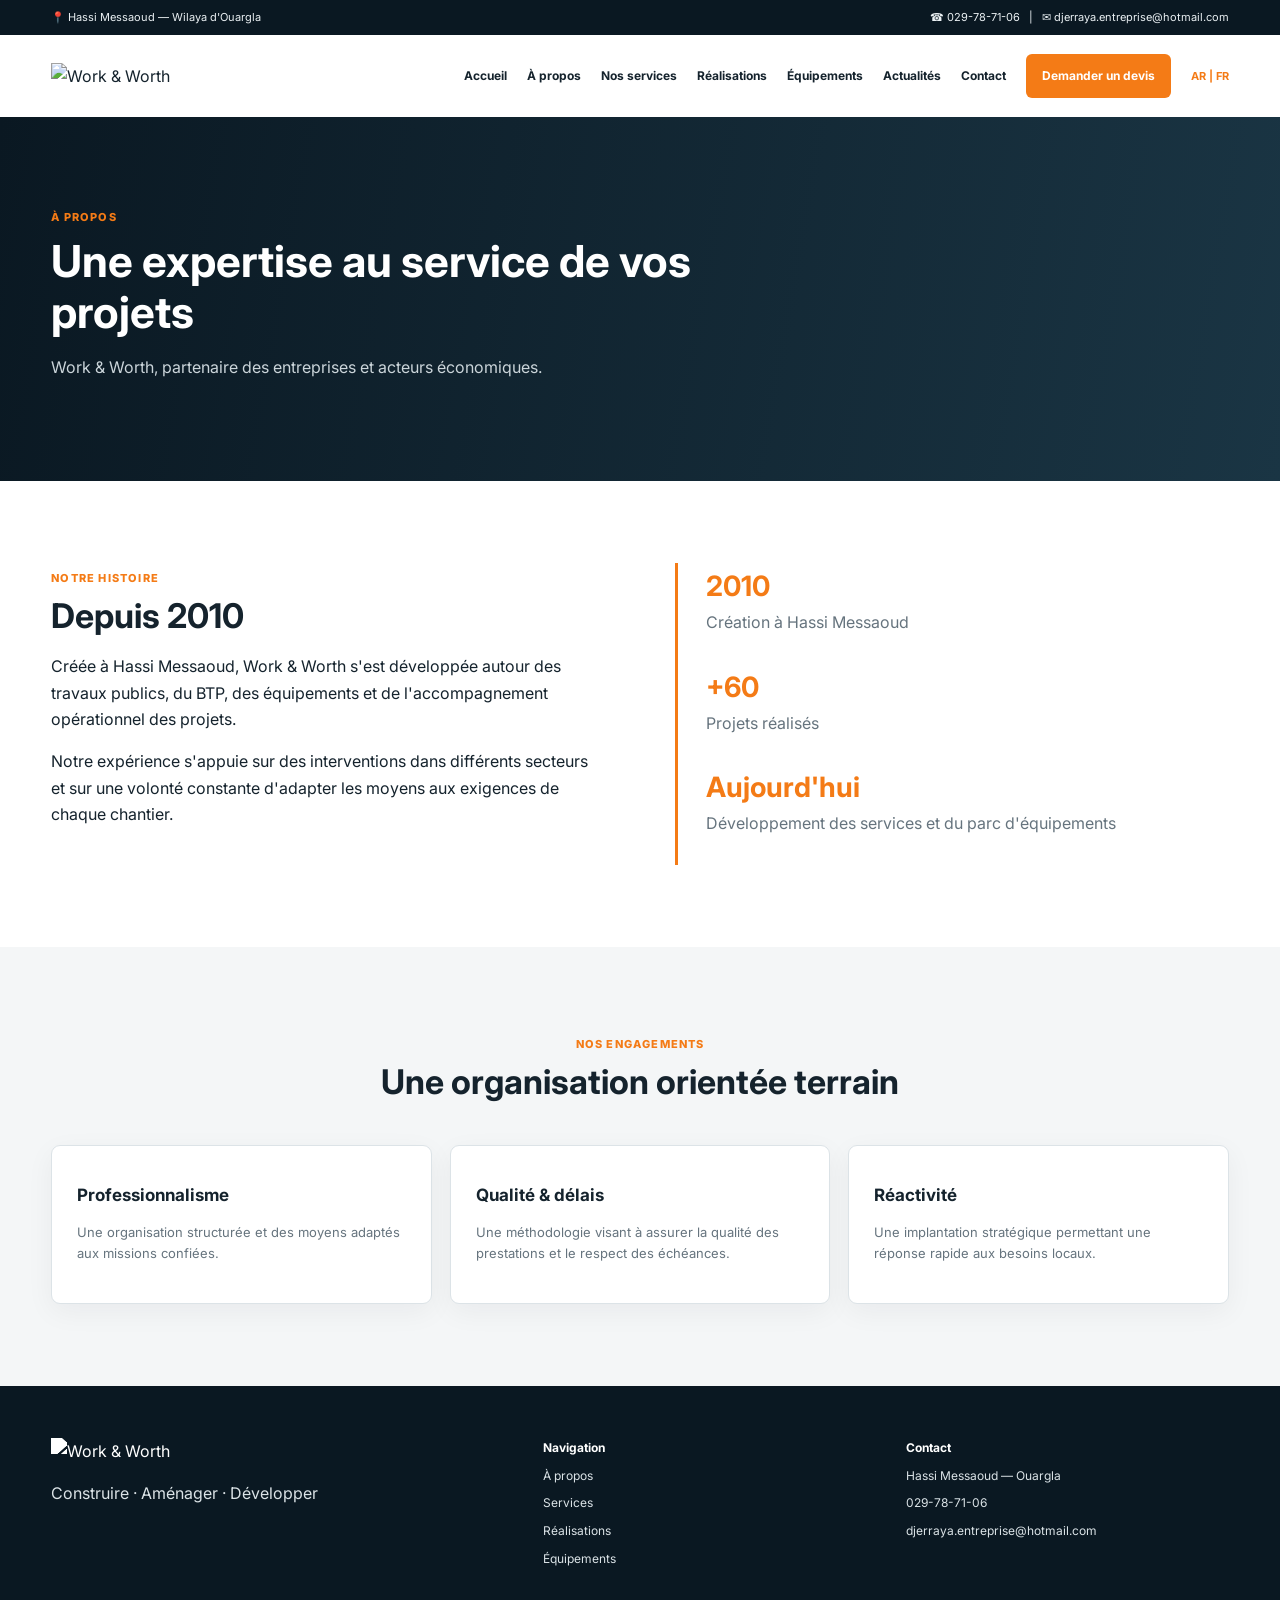
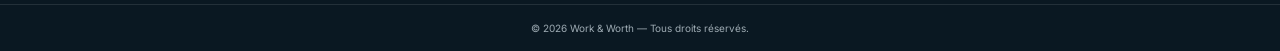
==== a-propos.html @ 518b49a3 "Add files via upload" ====
<!doctype html><html lang="fr"><head><meta charset="utf-8"><meta name="viewport" content="width=device-width,initial-scale=1"><meta name="description" content="Work & Worth — Construction, BTP, équipements et location à Hassi Messaoud."><title>Work & Worth | À propos</title><link rel="icon" href="assets/logo.png"><link rel="stylesheet" href="style.css"></head><body>
<div class="topline"><div class="container topflex"><span>📍 Hassi Messaoud — Wilaya d'Ouargla</span><span>☎ 029-78-71-06 &nbsp; | &nbsp; ✉ djerraya.entreprise@hotmail.com</span></div></div>
<header><div class="container nav"><a class="logo" href="index.html"><img src="assets/logo.png" alt="Work & Worth"></a><button class="hamb">☰</button><nav><a href="index.html">Accueil</a><a href="a-propos.html">À propos</a><a href="services.html">Nos services</a><a href="realisations.html">Réalisations</a><a href="equipements.html">Équipements</a><a href="actualites.html">Actualités</a><a href="contact.html">Contact</a><a class="navquote" href="devis.html">Demander un devis</a><span class="lang">AR | FR</span></nav></div></header><main>

<section class="page-hero"><div class="container"><span class="tag">À PROPOS</span><h1>Une expertise au service de vos projets</h1><p>Work & Worth, partenaire des entreprises et acteurs économiques.</p></div></section>
<section class="section"><div class="container two"><div><span class="tag">NOTRE HISTOIRE</span><h2>Depuis 2010</h2><p>Créée à Hassi Messaoud, Work & Worth s'est développée autour des travaux publics, du BTP, des équipements et de l'accompagnement opérationnel des projets.</p><p>Notre expérience s'appuie sur des interventions dans différents secteurs et sur une volonté constante d'adapter les moyens aux exigences de chaque chantier.</p></div><div class="timeline"><div><b>2010</b><span>Création à Hassi Messaoud</span></div><div><b>+60</b><span>Projets réalisés</span></div><div><b>Aujourd'hui</b><span>Développement des services et du parc d'équipements</span></div></div></div></section>
<section class="section pale"><div class="container"><div class="heading"><span class="tag">NOS ENGAGEMENTS</span><h2>Une organisation orientée terrain</h2></div><div class="cards three"><article><h3>Professionnalisme</h3><p>Une organisation structurée et des moyens adaptés aux missions confiées.</p></article><article><h3>Qualité & délais</h3><p>Une méthodologie visant à assurer la qualité des prestations et le respect des échéances.</p></article><article><h3>Réactivité</h3><p>Une implantation stratégique permettant une réponse rapide aux besoins locaux.</p></article></div></div></section>
</main><footer><div class="container footergrid"><div><img src="assets/logo.png" alt="Work & Worth" class="flogo"><p>Construire · Aménager · Développer</p></div><div><b>Navigation</b><a href="a-propos.html">À propos</a><a href="services.html">Services</a><a href="realisations.html">Réalisations</a><a href="equipements.html">Équipements</a></div><div><b>Contact</b><span>Hassi Messaoud — Ouargla</span><span>029-78-71-06</span><span>djerraya.entreprise@hotmail.com</span></div></div><div class="copy">© 2026 Work & Worth — Tous droits réservés.</div></footer><script src="script.js"></script></body></html>
---- style.css ----
@import url('https://fonts.googleapis.com/css2?family=Inter:wght@400;500;600;700;800&display=swap');
:root{--navy:#0a1822;--ink:#15232d;--orange:#f47b16;--red:#d91d22;--pale:#f4f6f7;--muted:#66747e;--line:#dce3e7}*{box-sizing:border-box}html{scroll-behavior:smooth}body{margin:0;font-family:Inter,Arial,sans-serif;color:var(--ink);line-height:1.65;background:#fff}a{text-decoration:none;color:inherit}.container{width:min(1180px,92%);margin:auto}.topline{background:var(--navy);color:#eaf0f3;font-size:11px}.topflex{min-height:35px;display:flex;justify-content:space-between;align-items:center}.nav{height:82px;display:flex;align-items:center;justify-content:space-between}.logo img{width:205px;height:70px;object-fit:contain}.nav nav{display:flex;align-items:center;gap:20px;font-size:12px;font-weight:700}.nav nav a:hover{color:var(--orange)}.navquote{background:var(--orange);color:#fff!important;padding:12px 16px;border-radius:6px}.lang{font-size:11px;color:var(--orange);white-space:nowrap}.hamb{display:none;border:0;background:none;font-size:26px}.hero{height:570px;position:relative;overflow:hidden;background:#091821}.hero-bg{position:absolute;inset:0;background:linear-gradient(90deg,rgba(6,18,27,.94) 0%,rgba(6,18,27,.70) 47%,rgba(6,18,27,.22)),url('https://images.unsplash.com/photo-1504307651254-35680f356dfd?auto=format&fit=crop&w=1900&q=85') center/cover}.hero-inner{height:100%;display:flex;align-items:center;position:relative}.hero-copy{max-width:680px;color:#fff}.tag{font-size:11px;letter-spacing:1.2px;font-weight:800;color:var(--orange);display:inline-block}.hero h1{font-size:55px;line-height:1.1;margin:12px 0 20px}.hero h1 em{font-style:normal;color:#ff922e}.hero p{font-size:18px;color:#e1e8eb;max-width:630px}.buttons{display:flex;gap:12px;margin-top:28px}.btn{display:inline-flex;border:0;padding:13px 21px;border-radius:6px;font-weight:800;font-size:13px;align-items:center;justify-content:center;cursor:pointer}.orange{background:var(--orange);color:#fff}.outline{border:1px solid #fff;color:#fff}.darkbtn{background:var(--navy);color:#fff}.numbers{border-bottom:1px solid var(--line)}.number-grid{display:grid;grid-template-columns:repeat(4,1fr)}.number-grid div{text-align:center;padding:25px 10px;border-right:1px solid var(--line)}.number-grid div:last-child{border:0}.number-grid strong{display:block;font-size:29px}.number-grid span{font-size:11px;color:var(--muted)}.section{padding:82px 0}.heading{text-align:center;max-width:780px;margin:0 auto 42px}.heading h2,.section h2{font-size:34px;line-height:1.2;margin:7px 0 12px}.heading p{color:var(--muted)}.cards{display:grid;grid-template-columns:repeat(4,1fr);gap:18px}.cards article{border:1px solid var(--line);border-radius:9px;padding:25px;background:#fff;box-shadow:0 8px 28px rgba(10,24,34,.05)}.cards.three{grid-template-columns:repeat(3,1fr)}.card-icon{font-size:34px}.cards h3{font-size:17px;margin:10px 0}.cards p{font-size:13px;color:var(--muted)}.cards a{font-size:12px;color:var(--orange);font-weight:800}.split{background:var(--pale)}.split-grid{display:grid;grid-template-columns:1fr 1fr;gap:65px;align-items:center}.photo{height:420px;border-radius:12px;background:center/cover}.photo-1{background-image:url('https://images.unsplash.com/photo-1541888946425-d81bb19240f5?auto=format&fit=crop&w=1100&q=85')}.checks{display:grid;grid-template-columns:1fr 1fr;gap:10px;margin:24px 0;color:#35444d;font-size:13px}.dark-section{background:var(--navy);color:#fff}.light{color:#fff}.projects{display:grid;grid-template-columns:repeat(3,1fr);gap:18px;margin-bottom:30px}.project{height:280px;border-radius:10px;overflow:hidden;display:flex;flex-direction:column;justify-content:flex-end;padding:22px;background-size:cover;background-position:center;position:relative;color:#fff}.project:before{content:"";position:absolute;inset:0;background:linear-gradient(transparent 35%,rgba(0,0,0,.8))}.project>*{position:relative}.project span{color:#ff9a42;font-size:11px;font-weight:800}.project b{font-size:19px}.p1{background-image:url('https://images.unsplash.com/photo-1531835551805-16d864c8d311?auto=format&fit=crop&w=900&q=85')}.p2{background-image:url('https://images.unsplash.com/photo-1541888946425-d81bb19240f5?auto=format&fit=crop&w=900&q=85')}.p3{background-image:url('https://images.unsplash.com/photo-1580901368919-7738efb0f87e?auto=format&fit=crop&w=900&q=85')}.center{text-align:center}.cta{background:linear-gradient(100deg,#fff,#f8fafb);border-top:1px solid var(--line)}.cta-inner{display:flex;align-items:center;justify-content:space-between;gap:30px;padding:55px 0}.cta h2{margin:5px 0}.page-hero{background:linear-gradient(100deg,var(--navy),#1a3544);color:#fff;padding:85px 0}.page-hero h1{font-size:44px;max-width:780px;line-height:1.15;margin:8px 0}.page-hero p{color:#cbd5da}.two{display:grid;grid-template-columns:1fr 1fr;gap:70px;align-items:start}.timeline{border-left:3px solid var(--orange);padding-left:28px}.timeline div{padding:0 0 28px}.timeline b{display:block;font-size:28px;color:var(--orange)}.timeline span{color:var(--muted)}.pale{background:var(--pale)}.service-list{display:grid;gap:20px}.service-list article{display:grid;grid-template-columns:130px 1fr;gap:30px;border:1px solid var(--line);border-radius:10px;padding:30px;background:#fff}.big-icon{font-size:52px}.service-list h2{font-size:27px}.service-list ul{color:var(--muted);columns:2}.filter{display:flex;gap:8px;flex-wrap:wrap;margin-bottom:28px}.filter button{border:1px solid var(--line);background:#fff;border-radius:20px;padding:9px 16px;font-weight:700;cursor:pointer}.filter button.active,.filter button:hover{background:var(--orange);color:#fff;border-color:var(--orange)}.gallery{display:grid;grid-template-columns:repeat(3,1fr);gap:20px}.gallery-card{border:1px solid var(--line);border-radius:10px;overflow:hidden;background:#fff}.gallery-card>div{height:220px;background:center/cover}.gallery-card h3{font-size:16px;margin:15px 17px 2px}.gallery-card span{font-size:11px;color:var(--orange);font-weight:800;margin:0 17px 18px;display:block}.g1>div{background-image:url('https://images.unsplash.com/photo-1531835551805-16d864c8d311?auto=format&fit=crop&w=900&q=85')}.g2>div{background-image:url('https://images.unsplash.com/photo-1541888946425-d81bb19240f5?auto=format&fit=crop&w=900&q=85')}.g3>div{background-image:url('https://images.unsplash.com/photo-1580901368919-7738efb0f87e?auto=format&fit=crop&w=900&q=85')}.g4>div{background-image:url('https://images.unsplash.com/photo-1586864387967-d02ef85d93e8?auto=format&fit=crop&w=900&q=85')}.g5>div{background-image:url('https://images.unsplash.com/photo-1558618666-fcd25c85cd64?auto=format&fit=crop&w=900&q=85')}.g6>div{background-image:url('https://images.unsplash.com/photo-1601584115197-04ecc0da31d8?auto=format&fit=crop&w=900&q=85')}.equipment-grid{display:grid;grid-template-columns:repeat(4,1fr);gap:18px}.equipment{border:1px solid var(--line);border-radius:10px;overflow:hidden;background:#fff}.machine{height:220px;background:center/cover}.m1{background-image:url('https://images.unsplash.com/photo-1580901368919-7738efb0f87e?auto=format&fit=crop&w=900&q=85')}.m2{background-image:url('https://images.unsplash.com/photo-1558618666-fcd25c85cd64?auto=format&fit=crop&w=900&q=85')}.m3{background-image:url('https://images.unsplash.com/photo-1601584115197-04ecc0da31d8?auto=format&fit=crop&w=900&q=85')}.m4{background-image:url('https://images.unsplash.com/photo-1544829099-b9a0c07fad1a?auto=format&fit=crop&w=900&q=85')}.equipment h3,.equipment p,.equipment a{margin-left:17px;margin-right:17px}.equipment h3{font-size:16px;margin-top:15px;margin-bottom:3px}.equipment p{font-size:12px;color:var(--muted)}.equipment a{display:block;color:var(--orange);font-size:12px;font-weight:800;margin-bottom:18px}.news-grid{display:grid;grid-template-columns:repeat(3,1fr);gap:20px}.news-grid article{border:1px solid var(--line);border-radius:10px;padding:28px}.form-wrap{display:grid;grid-template-columns:.8fr 1.2fr;gap:65px}.info-box{display:flex;flex-direction:column;gap:6px;border-left:4px solid var(--orange);padding:18px;background:var(--pale);margin-top:25px}.form-wrap form,.contact-grid form{display:grid;grid-template-columns:1fr 1fr;gap:12px}.form-wrap input,.form-wrap select,.form-wrap textarea,.contact-grid input,.contact-grid textarea{padding:14px;border:1px solid var(--line);border-radius:6px;font:inherit;width:100%}.form-wrap textarea,.form-wrap .file,.form-wrap button,.form-wrap #formMsg,.contact-grid textarea,.contact-grid button,.contact-grid #contactMsg{grid-column:1/-1}.form-wrap textarea,.contact-grid textarea{min-height:145px;resize:vertical}.file{padding:13px;border:1px dashed #c8d1d6;border-radius:6px;color:var(--muted);cursor:pointer}.file input{display:none}.form-wrap button,.contact-grid button{width:max-content}.form-wrap p,.contact-grid p{font-size:12px;color:var(--orange)}.contact-grid{display:grid;grid-template-columns:1fr 1fr;gap:60px}.contact-info p{font-size:14px}.map{margin-top:40px;height:280px;border-radius:12px;background:linear-gradient(135deg,#e6ecef,#cfd8dc);display:flex;align-items:center;justify-content:center;flex-direction:column;gap:5px;color:var(--navy);letter-spacing:2px}.map span{letter-spacing:0;color:var(--muted);font-size:12px}footer{background:var(--navy);color:#dbe3e7;padding:52px 0 0}.footergrid{display:grid;grid-template-columns:1.4fr 1fr 1fr;gap:40px}.flogo{width:185px;height:68px;object-fit:contain;filter:brightness(0) invert(1)}.footergrid>div:not(:first-child){display:flex;flex-direction:column;gap:8px;font-size:12px}.footergrid b{color:#fff}.copy{text-align:center;border-top:1px solid rgba(255,255,255,.1);padding:15px;margin-top:35px;font-size:10px;color:#9eabb3}
@media(max-width:950px){.nav nav{display:none;position:absolute;left:0;right:0;top:117px;background:#fff;padding:20px;flex-direction:column;box-shadow:0 10px 25px #0001}.nav nav.open{display:flex}.hamb{display:block}.cards,.equipment-grid{grid-template-columns:repeat(2,1fr)}.projects,.gallery,.news-grid{grid-template-columns:1fr 1fr}.hero h1{font-size:44px}.split-grid,.two,.form-wrap,.contact-grid{grid-template-columns:1fr}.number-grid{grid-template-columns:repeat(2,1fr)}.number-grid div:nth-child(2){border-right:0}.footergrid{grid-template-columns:1fr 1fr}}
@media(max-width:600px){.topflex span:last-child{display:none}.logo img{width:170px}.hero{height:610px}.hero h1{font-size:35px}.hero p{font-size:14px}.buttons{flex-direction:column}.section{padding:58px 0}.heading h2,.section h2{font-size:28px}.cards,.cards.three,.projects,.gallery,.equipment-grid,.news-grid,.number-grid{grid-template-columns:1fr}.number-grid div{border-right:0;border-bottom:1px solid var(--line)}.page-hero h1{font-size:34px}.service-list article{grid-template-columns:1fr}.service-list ul{columns:1}.form-wrap form,.contact-grid form{grid-template-columns:1fr}.form-wrap textarea,.form-wrap .file,.form-wrap button,.form-wrap #formMsg,.contact-grid textarea,.contact-grid button,.contact-grid #contactMsg{grid-column:auto}.cta-inner{flex-direction:column;align-items:flex-start}.footergrid{grid-template-columns:1fr}}
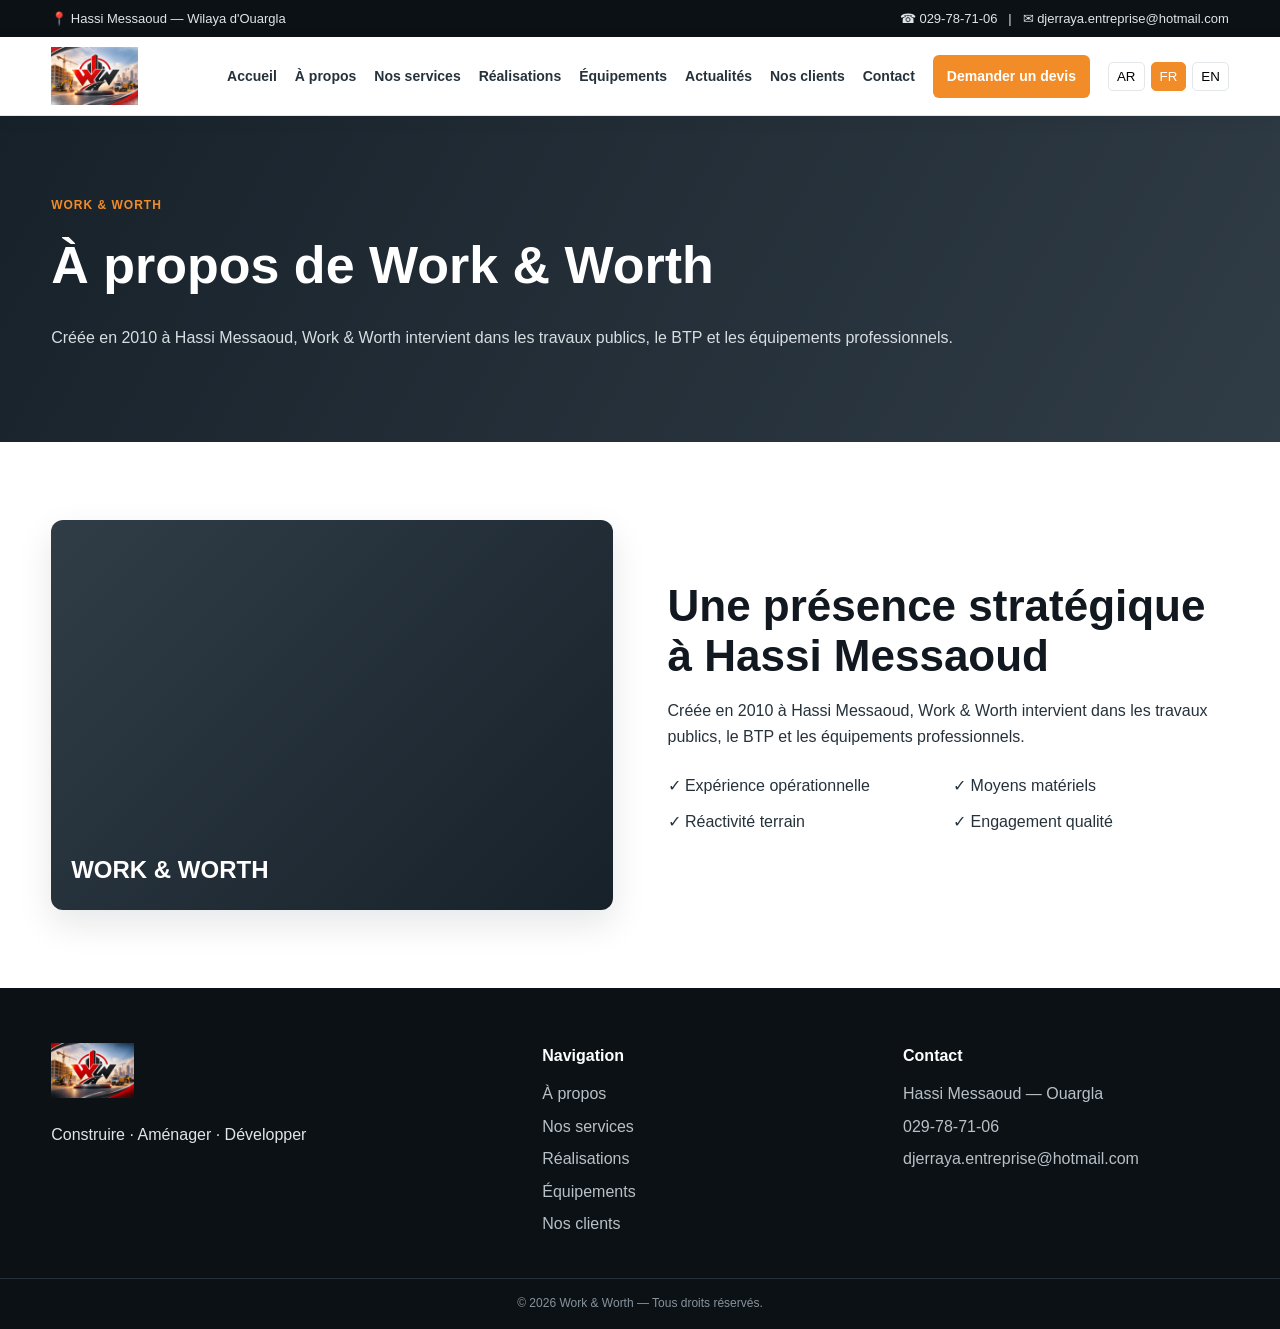
==== commit 792f76b8: "Add files via upload" ====
--- a/a-propos.html
+++ b/a-propos.html
@@ -1,8 +1,20 @@
-<!doctype html><html lang="fr"><head><meta charset="utf-8"><meta name="viewport" content="width=device-width,initial-scale=1"><meta name="description" content="Work & Worth — Construction, BTP, équipements et location à Hassi Messaoud."><title>Work & Worth | À propos</title><link rel="icon" href="assets/logo.png"><link rel="stylesheet" href="style.css"></head><body>
+<!doctype html>
+<html lang="fr"><head><meta charset="utf-8"><meta name="viewport" content="width=device-width,initial-scale=1">
+<meta name="description" content="Work & Worth — Construction, BTP, équipements et services professionnels à Hassi Messaoud.">
+<title>Work & Worth</title><link rel="icon" href="assets/logo.png"><link rel="stylesheet" href="style.css"></head><body>
 <div class="topline"><div class="container topflex"><span>📍 Hassi Messaoud — Wilaya d'Ouargla</span><span>☎ 029-78-71-06 &nbsp; | &nbsp; ✉ djerraya.entreprise@hotmail.com</span></div></div>
-<header><div class="container nav"><a class="logo" href="index.html"><img src="assets/logo.png" alt="Work & Worth"></a><button class="hamb">☰</button><nav><a href="index.html">Accueil</a><a href="a-propos.html">À propos</a><a href="services.html">Nos services</a><a href="realisations.html">Réalisations</a><a href="equipements.html">Équipements</a><a href="actualites.html">Actualités</a><a href="contact.html">Contact</a><a class="navquote" href="devis.html">Demander un devis</a><span class="lang">AR | FR</span></nav></div></header><main>
-
-<section class="page-hero"><div class="container"><span class="tag">À PROPOS</span><h1>Une expertise au service de vos projets</h1><p>Work & Worth, partenaire des entreprises et acteurs économiques.</p></div></section>
-<section class="section"><div class="container two"><div><span class="tag">NOTRE HISTOIRE</span><h2>Depuis 2010</h2><p>Créée à Hassi Messaoud, Work & Worth s'est développée autour des travaux publics, du BTP, des équipements et de l'accompagnement opérationnel des projets.</p><p>Notre expérience s'appuie sur des interventions dans différents secteurs et sur une volonté constante d'adapter les moyens aux exigences de chaque chantier.</p></div><div class="timeline"><div><b>2010</b><span>Création à Hassi Messaoud</span></div><div><b>+60</b><span>Projets réalisés</span></div><div><b>Aujourd'hui</b><span>Développement des services et du parc d'équipements</span></div></div></div></section>
-<section class="section pale"><div class="container"><div class="heading"><span class="tag">NOS ENGAGEMENTS</span><h2>Une organisation orientée terrain</h2></div><div class="cards three"><article><h3>Professionnalisme</h3><p>Une organisation structurée et des moyens adaptés aux missions confiées.</p></article><article><h3>Qualité & délais</h3><p>Une méthodologie visant à assurer la qualité des prestations et le respect des échéances.</p></article><article><h3>Réactivité</h3><p>Une implantation stratégique permettant une réponse rapide aux besoins locaux.</p></article></div></div></section>
-</main><footer><div class="container footergrid"><div><img src="assets/logo.png" alt="Work & Worth" class="flogo"><p>Construire · Aménager · Développer</p></div><div><b>Navigation</b><a href="a-propos.html">À propos</a><a href="services.html">Services</a><a href="realisations.html">Réalisations</a><a href="equipements.html">Équipements</a></div><div><b>Contact</b><span>Hassi Messaoud — Ouargla</span><span>029-78-71-06</span><span>djerraya.entreprise@hotmail.com</span></div></div><div class="copy">© 2026 Work & Worth — Tous droits réservés.</div></footer><script src="script.js"></script></body></html>+<header><div class="container nav"><a class="logo" href="index.html"><img src="assets/logo.png" alt="Work & Worth"></a><button class="hamb" aria-label="Menu">☰</button><nav>
+    <a href="index.html" data-i18n="nav_home"></a>
+    <a href="a-propos.html" data-i18n="nav_about"></a>
+    <a href="services.html" data-i18n="nav_services"></a>
+    <a href="realisations.html" data-i18n="nav_projects"></a>
+    <a href="equipements.html" data-i18n="nav_equipment"></a>
+    <a href="actualites.html" data-i18n="nav_news"></a>
+    <a href="clients.html" data-i18n="nav_clients"></a>
+    <a href="contact.html" data-i18n="nav_contact"></a>
+    <a class="navquote" href="devis.html" data-i18n="nav_quote"></a>
+    <span class="lang-menu"><button data-lang-btn="ar">AR</button><button data-lang-btn="fr">FR</button><button data-lang-btn="en">EN</button></span>
+    </nav></div></header>
+<main><section class="pagehero"><div class="container"><span class="tag">WORK & WORTH</span><h1 data-i18n="about_page"></h1><p data-i18n="about_text"></p></div></section><section class="section"><div class="container split-grid"><div class="photo"></div><div><h2 data-i18n="about_title"></h2><p data-i18n="about_text"></p><div class="checks"><span>✓ Expérience opérationnelle</span><span>✓ Moyens matériels</span><span>✓ Réactivité terrain</span><span>✓ Engagement qualité</span></div></div></div></section></main>
+<footer><div class="container footergrid"><div><img src="assets/logo.png" alt="Work & Worth" class="flogo"><p data-i18n="footer_tag"></p></div><div><b data-i18n="footer_nav"></b><a href="a-propos.html" data-i18n="nav_about"></a><a href="services.html" data-i18n="nav_services"></a><a href="realisations.html" data-i18n="nav_projects"></a><a href="equipements.html" data-i18n="nav_equipment"></a><a href="clients.html" data-i18n="nav_clients"></a></div><div><b data-i18n="footer_contact"></b><span>Hassi Messaoud — Ouargla</span><span>029-78-71-06</span><span>djerraya.entreprise@hotmail.com</span></div></div><div class="copy" data-i18n="rights"></div></footer>
+<script src="script.js"></script></body></html>
--- a/style.css
+++ b/style.css
@@ -1,4 +1,3 @@
-@import url('https://fonts.googleapis.com/css2?family=Inter:wght@400;500;600;700;800&display=swap');
-:root{--navy:#0a1822;--ink:#15232d;--orange:#f47b16;--red:#d91d22;--pale:#f4f6f7;--muted:#66747e;--line:#dce3e7}*{box-sizing:border-box}html{scroll-behavior:smooth}body{margin:0;font-family:Inter,Arial,sans-serif;color:var(--ink);line-height:1.65;background:#fff}a{text-decoration:none;color:inherit}.container{width:min(1180px,92%);margin:auto}.topline{background:var(--navy);color:#eaf0f3;font-size:11px}.topflex{min-height:35px;display:flex;justify-content:space-between;align-items:center}.nav{height:82px;display:flex;align-items:center;justify-content:space-between}.logo img{width:205px;height:70px;object-fit:contain}.nav nav{display:flex;align-items:center;gap:20px;font-size:12px;font-weight:700}.nav nav a:hover{color:var(--orange)}.navquote{background:var(--orange);color:#fff!important;padding:12px 16px;border-radius:6px}.lang{font-size:11px;color:var(--orange);white-space:nowrap}.hamb{display:none;border:0;background:none;font-size:26px}.hero{height:570px;position:relative;overflow:hidden;background:#091821}.hero-bg{position:absolute;inset:0;background:linear-gradient(90deg,rgba(6,18,27,.94) 0%,rgba(6,18,27,.70) 47%,rgba(6,18,27,.22)),url('https://images.unsplash.com/photo-1504307651254-35680f356dfd?auto=format&fit=crop&w=1900&q=85') center/cover}.hero-inner{height:100%;display:flex;align-items:center;position:relative}.hero-copy{max-width:680px;color:#fff}.tag{font-size:11px;letter-spacing:1.2px;font-weight:800;color:var(--orange);display:inline-block}.hero h1{font-size:55px;line-height:1.1;margin:12px 0 20px}.hero h1 em{font-style:normal;color:#ff922e}.hero p{font-size:18px;color:#e1e8eb;max-width:630px}.buttons{display:flex;gap:12px;margin-top:28px}.btn{display:inline-flex;border:0;padding:13px 21px;border-radius:6px;font-weight:800;font-size:13px;align-items:center;justify-content:center;cursor:pointer}.orange{background:var(--orange);color:#fff}.outline{border:1px solid #fff;color:#fff}.darkbtn{background:var(--navy);color:#fff}.numbers{border-bottom:1px solid var(--line)}.number-grid{display:grid;grid-template-columns:repeat(4,1fr)}.number-grid div{text-align:center;padding:25px 10px;border-right:1px solid var(--line)}.number-grid div:last-child{border:0}.number-grid strong{display:block;font-size:29px}.number-grid span{font-size:11px;color:var(--muted)}.section{padding:82px 0}.heading{text-align:center;max-width:780px;margin:0 auto 42px}.heading h2,.section h2{font-size:34px;line-height:1.2;margin:7px 0 12px}.heading p{color:var(--muted)}.cards{display:grid;grid-template-columns:repeat(4,1fr);gap:18px}.cards article{border:1px solid var(--line);border-radius:9px;padding:25px;background:#fff;box-shadow:0 8px 28px rgba(10,24,34,.05)}.cards.three{grid-template-columns:repeat(3,1fr)}.card-icon{font-size:34px}.cards h3{font-size:17px;margin:10px 0}.cards p{font-size:13px;color:var(--muted)}.cards a{font-size:12px;color:var(--orange);font-weight:800}.split{background:var(--pale)}.split-grid{display:grid;grid-template-columns:1fr 1fr;gap:65px;align-items:center}.photo{height:420px;border-radius:12px;background:center/cover}.photo-1{background-image:url('https://images.unsplash.com/photo-1541888946425-d81bb19240f5?auto=format&fit=crop&w=1100&q=85')}.checks{display:grid;grid-template-columns:1fr 1fr;gap:10px;margin:24px 0;color:#35444d;font-size:13px}.dark-section{background:var(--navy);color:#fff}.light{color:#fff}.projects{display:grid;grid-template-columns:repeat(3,1fr);gap:18px;margin-bottom:30px}.project{height:280px;border-radius:10px;overflow:hidden;display:flex;flex-direction:column;justify-content:flex-end;padding:22px;background-size:cover;background-position:center;position:relative;color:#fff}.project:before{content:"";position:absolute;inset:0;background:linear-gradient(transparent 35%,rgba(0,0,0,.8))}.project>*{position:relative}.project span{color:#ff9a42;font-size:11px;font-weight:800}.project b{font-size:19px}.p1{background-image:url('https://images.unsplash.com/photo-1531835551805-16d864c8d311?auto=format&fit=crop&w=900&q=85')}.p2{background-image:url('https://images.unsplash.com/photo-1541888946425-d81bb19240f5?auto=format&fit=crop&w=900&q=85')}.p3{background-image:url('https://images.unsplash.com/photo-1580901368919-7738efb0f87e?auto=format&fit=crop&w=900&q=85')}.center{text-align:center}.cta{background:linear-gradient(100deg,#fff,#f8fafb);border-top:1px solid var(--line)}.cta-inner{display:flex;align-items:center;justify-content:space-between;gap:30px;padding:55px 0}.cta h2{margin:5px 0}.page-hero{background:linear-gradient(100deg,var(--navy),#1a3544);color:#fff;padding:85px 0}.page-hero h1{font-size:44px;max-width:780px;line-height:1.15;margin:8px 0}.page-hero p{color:#cbd5da}.two{display:grid;grid-template-columns:1fr 1fr;gap:70px;align-items:start}.timeline{border-left:3px solid var(--orange);padding-left:28px}.timeline div{padding:0 0 28px}.timeline b{display:block;font-size:28px;color:var(--orange)}.timeline span{color:var(--muted)}.pale{background:var(--pale)}.service-list{display:grid;gap:20px}.service-list article{display:grid;grid-template-columns:130px 1fr;gap:30px;border:1px solid var(--line);border-radius:10px;padding:30px;background:#fff}.big-icon{font-size:52px}.service-list h2{font-size:27px}.service-list ul{color:var(--muted);columns:2}.filter{display:flex;gap:8px;flex-wrap:wrap;margin-bottom:28px}.filter button{border:1px solid var(--line);background:#fff;border-radius:20px;padding:9px 16px;font-weight:700;cursor:pointer}.filter button.active,.filter button:hover{background:var(--orange);color:#fff;border-color:var(--orange)}.gallery{display:grid;grid-template-columns:repeat(3,1fr);gap:20px}.gallery-card{border:1px solid var(--line);border-radius:10px;overflow:hidden;background:#fff}.gallery-card>div{height:220px;background:center/cover}.gallery-card h3{font-size:16px;margin:15px 17px 2px}.gallery-card span{font-size:11px;color:var(--orange);font-weight:800;margin:0 17px 18px;display:block}.g1>div{background-image:url('https://images.unsplash.com/photo-1531835551805-16d864c8d311?auto=format&fit=crop&w=900&q=85')}.g2>div{background-image:url('https://images.unsplash.com/photo-1541888946425-d81bb19240f5?auto=format&fit=crop&w=900&q=85')}.g3>div{background-image:url('https://images.unsplash.com/photo-1580901368919-7738efb0f87e?auto=format&fit=crop&w=900&q=85')}.g4>div{background-image:url('https://images.unsplash.com/photo-1586864387967-d02ef85d93e8?auto=format&fit=crop&w=900&q=85')}.g5>div{background-image:url('https://images.unsplash.com/photo-1558618666-fcd25c85cd64?auto=format&fit=crop&w=900&q=85')}.g6>div{background-image:url('https://images.unsplash.com/photo-1601584115197-04ecc0da31d8?auto=format&fit=crop&w=900&q=85')}.equipment-grid{display:grid;grid-template-columns:repeat(4,1fr);gap:18px}.equipment{border:1px solid var(--line);border-radius:10px;overflow:hidden;background:#fff}.machine{height:220px;background:center/cover}.m1{background-image:url('https://images.unsplash.com/photo-1580901368919-7738efb0f87e?auto=format&fit=crop&w=900&q=85')}.m2{background-image:url('https://images.unsplash.com/photo-1558618666-fcd25c85cd64?auto=format&fit=crop&w=900&q=85')}.m3{background-image:url('https://images.unsplash.com/photo-1601584115197-04ecc0da31d8?auto=format&fit=crop&w=900&q=85')}.m4{background-image:url('https://images.unsplash.com/photo-1544829099-b9a0c07fad1a?auto=format&fit=crop&w=900&q=85')}.equipment h3,.equipment p,.equipment a{margin-left:17px;margin-right:17px}.equipment h3{font-size:16px;margin-top:15px;margin-bottom:3px}.equipment p{font-size:12px;color:var(--muted)}.equipment a{display:block;color:var(--orange);font-size:12px;font-weight:800;margin-bottom:18px}.news-grid{display:grid;grid-template-columns:repeat(3,1fr);gap:20px}.news-grid article{border:1px solid var(--line);border-radius:10px;padding:28px}.form-wrap{display:grid;grid-template-columns:.8fr 1.2fr;gap:65px}.info-box{display:flex;flex-direction:column;gap:6px;border-left:4px solid var(--orange);padding:18px;background:var(--pale);margin-top:25px}.form-wrap form,.contact-grid form{display:grid;grid-template-columns:1fr 1fr;gap:12px}.form-wrap input,.form-wrap select,.form-wrap textarea,.contact-grid input,.contact-grid textarea{padding:14px;border:1px solid var(--line);border-radius:6px;font:inherit;width:100%}.form-wrap textarea,.form-wrap .file,.form-wrap button,.form-wrap #formMsg,.contact-grid textarea,.contact-grid button,.contact-grid #contactMsg{grid-column:1/-1}.form-wrap textarea,.contact-grid textarea{min-height:145px;resize:vertical}.file{padding:13px;border:1px dashed #c8d1d6;border-radius:6px;color:var(--muted);cursor:pointer}.file input{display:none}.form-wrap button,.contact-grid button{width:max-content}.form-wrap p,.contact-grid p{font-size:12px;color:var(--orange)}.contact-grid{display:grid;grid-template-columns:1fr 1fr;gap:60px}.contact-info p{font-size:14px}.map{margin-top:40px;height:280px;border-radius:12px;background:linear-gradient(135deg,#e6ecef,#cfd8dc);display:flex;align-items:center;justify-content:center;flex-direction:column;gap:5px;color:var(--navy);letter-spacing:2px}.map span{letter-spacing:0;color:var(--muted);font-size:12px}footer{background:var(--navy);color:#dbe3e7;padding:52px 0 0}.footergrid{display:grid;grid-template-columns:1.4fr 1fr 1fr;gap:40px}.flogo{width:185px;height:68px;object-fit:contain;filter:brightness(0) invert(1)}.footergrid>div:not(:first-child){display:flex;flex-direction:column;gap:8px;font-size:12px}.footergrid b{color:#fff}.copy{text-align:center;border-top:1px solid rgba(255,255,255,.1);padding:15px;margin-top:35px;font-size:10px;color:#9eabb3}
-@media(max-width:950px){.nav nav{display:none;position:absolute;left:0;right:0;top:117px;background:#fff;padding:20px;flex-direction:column;box-shadow:0 10px 25px #0001}.nav nav.open{display:flex}.hamb{display:block}.cards,.equipment-grid{grid-template-columns:repeat(2,1fr)}.projects,.gallery,.news-grid{grid-template-columns:1fr 1fr}.hero h1{font-size:44px}.split-grid,.two,.form-wrap,.contact-grid{grid-template-columns:1fr}.number-grid{grid-template-columns:repeat(2,1fr)}.number-grid div:nth-child(2){border-right:0}.footergrid{grid-template-columns:1fr 1fr}}
-@media(max-width:600px){.topflex span:last-child{display:none}.logo img{width:170px}.hero{height:610px}.hero h1{font-size:35px}.hero p{font-size:14px}.buttons{flex-direction:column}.section{padding:58px 0}.heading h2,.section h2{font-size:28px}.cards,.cards.three,.projects,.gallery,.equipment-grid,.news-grid,.number-grid{grid-template-columns:1fr}.number-grid div{border-right:0;border-bottom:1px solid var(--line)}.page-hero h1{font-size:34px}.service-list article{grid-template-columns:1fr}.service-list ul{columns:1}.form-wrap form,.contact-grid form{grid-template-columns:1fr}.form-wrap textarea,.form-wrap .file,.form-wrap button,.form-wrap #formMsg,.contact-grid textarea,.contact-grid button,.contact-grid #contactMsg{grid-column:auto}.cta-inner{flex-direction:column;align-items:flex-start}.footergrid{grid-template-columns:1fr}}
+
+:root{--orange:#f28c28;--dark:#121820;--dark2:#1c2630;--light:#f5f7f8;--text:#26323b;--muted:#6c7780;--white:#fff;--border:#e3e7ea;--shadow:0 14px 35px rgba(10,20,30,.10)}
+*{box-sizing:border-box}html{scroll-behavior:smooth}body{margin:0;font-family:Arial,Helvetica,sans-serif;color:var(--text);background:#fff;line-height:1.65}body.rtl{direction:rtl;text-align:right}a{color:inherit;text-decoration:none}.container{width:min(1180px,92%);margin:auto}.topline{background:#0c1116;color:#dfe5e9;font-size:13px}.topflex{display:flex;justify-content:space-between;gap:20px;padding:8px 0;flex-wrap:wrap}header{position:sticky;top:0;z-index:50;background:#fff;border-bottom:1px solid var(--border);box-shadow:0 4px 18px rgba(0,0,0,.05)}.nav{min-height:78px;display:flex;align-items:center;gap:25px}.logo img{height:58px;width:auto;display:block}.nav nav{margin-left:auto;display:flex;align-items:center;gap:18px;flex-wrap:wrap;font-size:14px;font-weight:700}.rtl .nav nav{margin-left:0;margin-right:auto}.nav nav>a:hover{color:var(--orange)}.navquote{background:var(--orange);color:#fff!important;padding:10px 14px;border-radius:6px}.lang{border:1px solid var(--border);border-radius:6px;padding:7px 10px;cursor:pointer;white-space:nowrap}.hamb{display:none;border:0;background:none;font-size:28px;margin-left:auto}.rtl .hamb{margin-left:0;margin-right:auto}.hero{min-height:570px;position:relative;display:flex;align-items:center;overflow:hidden;background:linear-gradient(110deg,#111a22 0%,#26343f 55%,#101820 100%);color:#fff}.hero-bg{position:absolute;inset:0;background:radial-gradient(circle at 75% 35%,rgba(242,140,40,.25),transparent 35%),linear-gradient(120deg,transparent,rgba(0,0,0,.25))}.hero-inner{position:relative;z-index:2}.hero-copy{max-width:730px;padding:70px 0}.tag{display:inline-block;color:var(--orange);font-weight:800;letter-spacing:1px;font-size:12px}.hero h1{font-size:clamp(40px,6vw,72px);line-height:1.05;margin:15px 0}.hero h1 em{color:var(--orange);font-style:normal}.hero p{font-size:19px;color:#dbe1e5;max-width:650px}.buttons{display:flex;gap:12px;flex-wrap:wrap;margin-top:25px}.btn{display:inline-block;padding:13px 20px;border-radius:6px;font-weight:800;border:1px solid transparent}.orange{background:var(--orange);color:#fff}.outline{border-color:#fff;color:#fff}.darkbtn{background:var(--dark);color:#fff}.section{padding:78px 0}.heading{text-align:center;max-width:800px;margin:0 auto 38px}.heading h2,.section h2{font-size:clamp(28px,4vw,44px);line-height:1.15;margin:8px 0 14px;color:var(--dark)}.heading p{color:var(--muted)}.numbers{background:var(--orange);color:#fff}.number-grid{display:grid;grid-template-columns:repeat(4,1fr);padding:26px 0;text-align:center}.number-grid strong{display:block;font-size:30px}.number-grid span{font-size:13px}.cards{display:grid;grid-template-columns:repeat(4,1fr);gap:20px}.card,.project-card,.equip-card,.client-card,.contact-card{border:1px solid var(--border);border-radius:10px;background:#fff;box-shadow:var(--shadow);overflow:hidden}.card{padding:25px}.card-icon{font-size:34px}.card h3{margin:12px 0 8px}.card p{color:var(--muted);font-size:14px}.card a{font-weight:800;color:var(--orange)}.split{background:var(--light)}.split-grid{display:grid;grid-template-columns:1fr 1fr;gap:55px;align-items:center}.photo{min-height:390px;border-radius:12px;background:linear-gradient(135deg,#303d47,#17212a);box-shadow:var(--shadow);position:relative;overflow:hidden}.photo:after{content:"WORK & WORTH";position:absolute;bottom:20px;left:20px;color:#fff;font-weight:900;font-size:24px}.checks{display:grid;grid-template-columns:1fr 1fr;gap:10px;margin:22px 0}.dark-section{background:var(--dark);color:#fff}.dark-section h2{color:#fff}.projects{display:grid;grid-template-columns:repeat(3,1fr);gap:20px}.project{min-height:280px;padding:25px;display:flex;flex-direction:column;justify-content:end;border-radius:10px;background:linear-gradient(145deg,#36434e,#151d24);color:#fff}.project span{color:var(--orange);font-weight:800}.project b{font-size:25px}.center{text-align:center;margin-top:28px}.cta{padding:50px 0;background:var(--orange);color:#fff}.cta-inner{display:flex;align-items:center;justify-content:space-between;gap:25px}.cta h2{margin:5px 0;font-size:38px}.cta .tag{color:#fff}.cta .orange{background:#fff;color:var(--dark)}footer{background:#0c1116;color:#dfe5e9;padding-top:55px}.footergrid{display:grid;grid-template-columns:1.4fr 1fr 1fr;gap:35px;padding-bottom:35px}.footergrid b{display:block;color:#fff;margin-bottom:12px}.footergrid a,.footergrid span{display:block;margin:6px 0;color:#b8c1c7}.flogo{height:55px}.copy{text-align:center;border-top:1px solid #28323a;padding:15px;font-size:12px;color:#88939b}.pagehero{padding:75px 0;background:linear-gradient(120deg,#17212a,#303c46);color:#fff}.pagehero h1{font-size:52px;margin:5px 0}.pagehero p{color:#d7dee2}.grid3{display:grid;grid-template-columns:repeat(3,1fr);gap:22px}.grid2{display:grid;grid-template-columns:repeat(2,1fr);gap:22px}.project-card img,.equip-card img{width:100%;height:210px;object-fit:cover;background:#e9eef1}.project-card .inside,.equip-card .inside,.client-card{padding:20px}.equip-visual{height:210px;display:grid;place-items:center;background:linear-gradient(135deg,#e9eef1,#cbd4d9);font-size:75px}.client-grid{display:grid;grid-template-columns:repeat(4,1fr);gap:18px}.client-card{min-height:130px;display:grid;place-items:center;text-align:center;font-weight:900;font-size:18px;color:#26323b}.client-card small{display:block;color:var(--muted);font-size:11px;font-weight:500;margin-top:5px}.video-box{background:#000;border-radius:10px;overflow:hidden}.video-box video{width:100%;display:block}.form{max-width:800px;margin:auto}.formgrid{display:grid;grid-template-columns:1fr 1fr;gap:15px}.form input,.form textarea,.form select{width:100%;padding:13px;border:1px solid var(--border);border-radius:6px;font:inherit}.form textarea{min-height:160px}.full{grid-column:1/-1}.notice{background:#fff7ed;border:1px solid #ffd7ad;padding:15px;border-radius:7px;color:#7a4b16}.lang-menu{display:flex;gap:6px;align-items:center}.lang-menu button{border:1px solid var(--border);background:#fff;padding:6px 8px;border-radius:5px;cursor:pointer}.lang-menu button.active{background:var(--orange);color:#fff;border-color:var(--orange)}[data-lang]{cursor:pointer}.rtl .hero-copy{margin-right:0}.rtl .pagehero{text-align:right}@media(max-width:950px){.nav nav{display:none;position:absolute;top:78px;left:0;right:0;background:#fff;padding:20px;box-shadow:0 10px 25px rgba(0,0,0,.12);flex-direction:column;align-items:stretch}.nav nav.open{display:flex}.hamb{display:block}.cards{grid-template-columns:repeat(2,1fr)}.number-grid{grid-template-columns:repeat(2,1fr);gap:20px}.split-grid,.grid3,.projects{grid-template-columns:1fr}.client-grid{grid-template-columns:repeat(2,1fr)}.footergrid{grid-template-columns:1fr 1fr}.cta-inner{flex-direction:column;align-items:flex-start}}@media(max-width:600px){.topflex{font-size:11px}.logo img{height:48px}.hero{min-height:500px}.hero h1{font-size:42px}.cards,.grid2,.client-grid,.footergrid,.formgrid{grid-template-columns:1fr}.checks{grid-template-columns:1fr}.section{padding:55px 0}.pagehero h1{font-size:40px}}
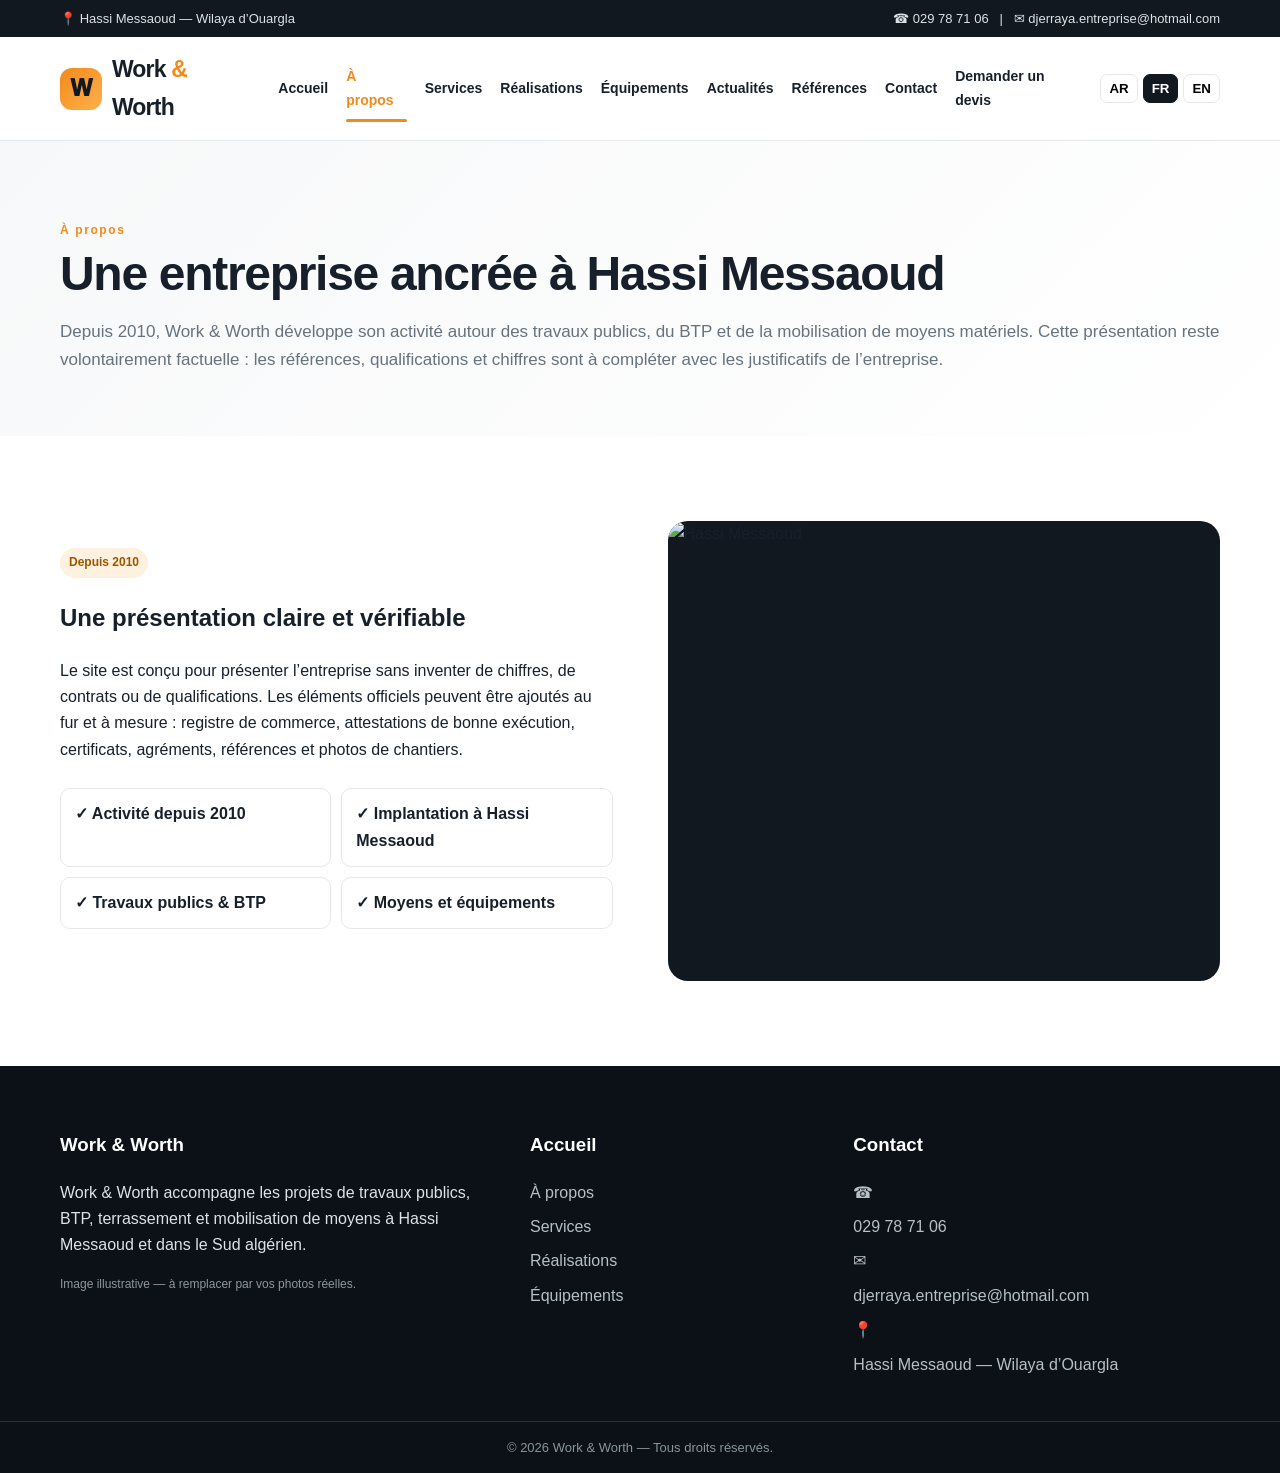
==== commit a462b9e9: "Add files via upload" ====
--- a/a-propos.html
+++ b/a-propos.html
@@ -1,20 +1 @@
-<!doctype html>
-<html lang="fr"><head><meta charset="utf-8"><meta name="viewport" content="width=device-width,initial-scale=1">
-<meta name="description" content="Work & Worth — Construction, BTP, équipements et services professionnels à Hassi Messaoud.">
-<title>Work & Worth</title><link rel="icon" href="assets/logo.png"><link rel="stylesheet" href="style.css"></head><body>
-<div class="topline"><div class="container topflex"><span>📍 Hassi Messaoud — Wilaya d'Ouargla</span><span>☎ 029-78-71-06 &nbsp; | &nbsp; ✉ djerraya.entreprise@hotmail.com</span></div></div>
-<header><div class="container nav"><a class="logo" href="index.html"><img src="assets/logo.png" alt="Work & Worth"></a><button class="hamb" aria-label="Menu">☰</button><nav>
-    <a href="index.html" data-i18n="nav_home"></a>
-    <a href="a-propos.html" data-i18n="nav_about"></a>
-    <a href="services.html" data-i18n="nav_services"></a>
-    <a href="realisations.html" data-i18n="nav_projects"></a>
-    <a href="equipements.html" data-i18n="nav_equipment"></a>
-    <a href="actualites.html" data-i18n="nav_news"></a>
-    <a href="clients.html" data-i18n="nav_clients"></a>
-    <a href="contact.html" data-i18n="nav_contact"></a>
-    <a class="navquote" href="devis.html" data-i18n="nav_quote"></a>
-    <span class="lang-menu"><button data-lang-btn="ar">AR</button><button data-lang-btn="fr">FR</button><button data-lang-btn="en">EN</button></span>
-    </nav></div></header>
-<main><section class="pagehero"><div class="container"><span class="tag">WORK & WORTH</span><h1 data-i18n="about_page"></h1><p data-i18n="about_text"></p></div></section><section class="section"><div class="container split-grid"><div class="photo"></div><div><h2 data-i18n="about_title"></h2><p data-i18n="about_text"></p><div class="checks"><span>✓ Expérience opérationnelle</span><span>✓ Moyens matériels</span><span>✓ Réactivité terrain</span><span>✓ Engagement qualité</span></div></div></div></section></main>
-<footer><div class="container footergrid"><div><img src="assets/logo.png" alt="Work & Worth" class="flogo"><p data-i18n="footer_tag"></p></div><div><b data-i18n="footer_nav"></b><a href="a-propos.html" data-i18n="nav_about"></a><a href="services.html" data-i18n="nav_services"></a><a href="realisations.html" data-i18n="nav_projects"></a><a href="equipements.html" data-i18n="nav_equipment"></a><a href="clients.html" data-i18n="nav_clients"></a></div><div><b data-i18n="footer_contact"></b><span>Hassi Messaoud — Ouargla</span><span>029-78-71-06</span><span>djerraya.entreprise@hotmail.com</span></div></div><div class="copy" data-i18n="rights"></div></footer>
-<script src="script.js"></script></body></html>+<!doctype html><html lang="fr"><head><meta charset="utf-8"><meta name="viewport" content="width=device-width,initial-scale=1"><meta name="description" content="Work & Worth — BTP, travaux publics, équipements et moyens professionnels à Hassi Messaoud."><meta name="theme-color" content="#f28a1a"><title>À propos | Work & Worth</title><link rel="stylesheet" href="style.css"></head><body><div class="topline"><div class="container topflex"><span>📍 <span data-i18n="location"></span></span><span>☎ <span data-i18n="phone"></span> &nbsp; | &nbsp; ✉ <span data-i18n="email"></span></span></div></div><header><div class="container nav"><a class="logo" href="index.html" aria-label="Work & Worth"><span class="logo-mark">W</span><span>Work <em>&amp;</em> Worth</span></a><button class="hamb" aria-label="Menu">☰</button><nav><a href="index.html" data-i18n="home"></a><a href="a-propos.html" data-i18n="about"></a><a href="services.html" data-i18n="services"></a><a href="realisations.html" data-i18n="projects"></a><a href="equipements.html" data-i18n="equipment"></a><a href="actualites.html" data-i18n="news"></a><a href="clients.html" data-i18n="clients"></a><a href="contact.html" data-i18n="contact"></a><a href="devis.html" data-i18n="quote"></a><span class="langs"><button data-lang="ar">AR</button><button data-lang="fr">FR</button><button data-lang="en">EN</button></span></nav></div></header><main class=""><section class="page-head"><div class="container"><span class="tag" data-i18n="about"></span><h1 data-i18n="aboutTitle"></h1><p data-i18n="aboutTxt"></p></div></section><section class="section"><div class="container split-grid"><div><span class="badge" data-i18n="since"></span><h2>Une présentation claire et vérifiable</h2><p>Le site est conçu pour présenter l’entreprise sans inventer de chiffres, de contrats ou de qualifications. Les éléments officiels peuvent être ajoutés au fur et à mesure : registre de commerce, attestations de bonne exécution, certificats, agréments, références et photos de chantiers.</p><div class="checks"><div>✓ Activité depuis 2010</div><div>✓ Implantation à Hassi Messaoud</div><div>✓ Travaux publics &amp; BTP</div><div>✓ Moyens et équipements</div></div></div><div class="media"><img src="https://commons.wikimedia.org/wiki/Special:FilePath/Hassi%20Messaoud%20Base%20de%20Vie%202.jpg" alt="Hassi Messaoud" loading="lazy"></div></div></section></main><footer><div class="container footergrid"><div><h3>Work &amp; Worth</h3><p data-i18n="herotxt"></p><div class="credit" data-i18n="illustrative"></div></div><div><h3 data-i18n="home"></h3><a href="a-propos.html" data-i18n="about"></a><a href="services.html" data-i18n="services"></a><a href="realisations.html" data-i18n="projects"></a><a href="equipements.html" data-i18n="equipment"></a></div><div><h3 data-i18n="contact"></h3><a href="tel:+21329787106">☎ <span data-i18n="phone"></span></a><a href="mailto:djerraya.entreprise@hotmail.com">✉ <span data-i18n="email"></span></a><span>📍 <span data-i18n="location"></span></span></div></div><div class="copy"><div class="container" data-i18n="rights"></div></div></footer><script src="script.js"></script></body></html>
--- a/style.css
+++ b/style.css
@@ -1,3 +1,3 @@
-
-:root{--orange:#f28c28;--dark:#121820;--dark2:#1c2630;--light:#f5f7f8;--text:#26323b;--muted:#6c7780;--white:#fff;--border:#e3e7ea;--shadow:0 14px 35px rgba(10,20,30,.10)}
-*{box-sizing:border-box}html{scroll-behavior:smooth}body{margin:0;font-family:Arial,Helvetica,sans-serif;color:var(--text);background:#fff;line-height:1.65}body.rtl{direction:rtl;text-align:right}a{color:inherit;text-decoration:none}.container{width:min(1180px,92%);margin:auto}.topline{background:#0c1116;color:#dfe5e9;font-size:13px}.topflex{display:flex;justify-content:space-between;gap:20px;padding:8px 0;flex-wrap:wrap}header{position:sticky;top:0;z-index:50;background:#fff;border-bottom:1px solid var(--border);box-shadow:0 4px 18px rgba(0,0,0,.05)}.nav{min-height:78px;display:flex;align-items:center;gap:25px}.logo img{height:58px;width:auto;display:block}.nav nav{margin-left:auto;display:flex;align-items:center;gap:18px;flex-wrap:wrap;font-size:14px;font-weight:700}.rtl .nav nav{margin-left:0;margin-right:auto}.nav nav>a:hover{color:var(--orange)}.navquote{background:var(--orange);color:#fff!important;padding:10px 14px;border-radius:6px}.lang{border:1px solid var(--border);border-radius:6px;padding:7px 10px;cursor:pointer;white-space:nowrap}.hamb{display:none;border:0;background:none;font-size:28px;margin-left:auto}.rtl .hamb{margin-left:0;margin-right:auto}.hero{min-height:570px;position:relative;display:flex;align-items:center;overflow:hidden;background:linear-gradient(110deg,#111a22 0%,#26343f 55%,#101820 100%);color:#fff}.hero-bg{position:absolute;inset:0;background:radial-gradient(circle at 75% 35%,rgba(242,140,40,.25),transparent 35%),linear-gradient(120deg,transparent,rgba(0,0,0,.25))}.hero-inner{position:relative;z-index:2}.hero-copy{max-width:730px;padding:70px 0}.tag{display:inline-block;color:var(--orange);font-weight:800;letter-spacing:1px;font-size:12px}.hero h1{font-size:clamp(40px,6vw,72px);line-height:1.05;margin:15px 0}.hero h1 em{color:var(--orange);font-style:normal}.hero p{font-size:19px;color:#dbe1e5;max-width:650px}.buttons{display:flex;gap:12px;flex-wrap:wrap;margin-top:25px}.btn{display:inline-block;padding:13px 20px;border-radius:6px;font-weight:800;border:1px solid transparent}.orange{background:var(--orange);color:#fff}.outline{border-color:#fff;color:#fff}.darkbtn{background:var(--dark);color:#fff}.section{padding:78px 0}.heading{text-align:center;max-width:800px;margin:0 auto 38px}.heading h2,.section h2{font-size:clamp(28px,4vw,44px);line-height:1.15;margin:8px 0 14px;color:var(--dark)}.heading p{color:var(--muted)}.numbers{background:var(--orange);color:#fff}.number-grid{display:grid;grid-template-columns:repeat(4,1fr);padding:26px 0;text-align:center}.number-grid strong{display:block;font-size:30px}.number-grid span{font-size:13px}.cards{display:grid;grid-template-columns:repeat(4,1fr);gap:20px}.card,.project-card,.equip-card,.client-card,.contact-card{border:1px solid var(--border);border-radius:10px;background:#fff;box-shadow:var(--shadow);overflow:hidden}.card{padding:25px}.card-icon{font-size:34px}.card h3{margin:12px 0 8px}.card p{color:var(--muted);font-size:14px}.card a{font-weight:800;color:var(--orange)}.split{background:var(--light)}.split-grid{display:grid;grid-template-columns:1fr 1fr;gap:55px;align-items:center}.photo{min-height:390px;border-radius:12px;background:linear-gradient(135deg,#303d47,#17212a);box-shadow:var(--shadow);position:relative;overflow:hidden}.photo:after{content:"WORK & WORTH";position:absolute;bottom:20px;left:20px;color:#fff;font-weight:900;font-size:24px}.checks{display:grid;grid-template-columns:1fr 1fr;gap:10px;margin:22px 0}.dark-section{background:var(--dark);color:#fff}.dark-section h2{color:#fff}.projects{display:grid;grid-template-columns:repeat(3,1fr);gap:20px}.project{min-height:280px;padding:25px;display:flex;flex-direction:column;justify-content:end;border-radius:10px;background:linear-gradient(145deg,#36434e,#151d24);color:#fff}.project span{color:var(--orange);font-weight:800}.project b{font-size:25px}.center{text-align:center;margin-top:28px}.cta{padding:50px 0;background:var(--orange);color:#fff}.cta-inner{display:flex;align-items:center;justify-content:space-between;gap:25px}.cta h2{margin:5px 0;font-size:38px}.cta .tag{color:#fff}.cta .orange{background:#fff;color:var(--dark)}footer{background:#0c1116;color:#dfe5e9;padding-top:55px}.footergrid{display:grid;grid-template-columns:1.4fr 1fr 1fr;gap:35px;padding-bottom:35px}.footergrid b{display:block;color:#fff;margin-bottom:12px}.footergrid a,.footergrid span{display:block;margin:6px 0;color:#b8c1c7}.flogo{height:55px}.copy{text-align:center;border-top:1px solid #28323a;padding:15px;font-size:12px;color:#88939b}.pagehero{padding:75px 0;background:linear-gradient(120deg,#17212a,#303c46);color:#fff}.pagehero h1{font-size:52px;margin:5px 0}.pagehero p{color:#d7dee2}.grid3{display:grid;grid-template-columns:repeat(3,1fr);gap:22px}.grid2{display:grid;grid-template-columns:repeat(2,1fr);gap:22px}.project-card img,.equip-card img{width:100%;height:210px;object-fit:cover;background:#e9eef1}.project-card .inside,.equip-card .inside,.client-card{padding:20px}.equip-visual{height:210px;display:grid;place-items:center;background:linear-gradient(135deg,#e9eef1,#cbd4d9);font-size:75px}.client-grid{display:grid;grid-template-columns:repeat(4,1fr);gap:18px}.client-card{min-height:130px;display:grid;place-items:center;text-align:center;font-weight:900;font-size:18px;color:#26323b}.client-card small{display:block;color:var(--muted);font-size:11px;font-weight:500;margin-top:5px}.video-box{background:#000;border-radius:10px;overflow:hidden}.video-box video{width:100%;display:block}.form{max-width:800px;margin:auto}.formgrid{display:grid;grid-template-columns:1fr 1fr;gap:15px}.form input,.form textarea,.form select{width:100%;padding:13px;border:1px solid var(--border);border-radius:6px;font:inherit}.form textarea{min-height:160px}.full{grid-column:1/-1}.notice{background:#fff7ed;border:1px solid #ffd7ad;padding:15px;border-radius:7px;color:#7a4b16}.lang-menu{display:flex;gap:6px;align-items:center}.lang-menu button{border:1px solid var(--border);background:#fff;padding:6px 8px;border-radius:5px;cursor:pointer}.lang-menu button.active{background:var(--orange);color:#fff;border-color:var(--orange)}[data-lang]{cursor:pointer}.rtl .hero-copy{margin-right:0}.rtl .pagehero{text-align:right}@media(max-width:950px){.nav nav{display:none;position:absolute;top:78px;left:0;right:0;background:#fff;padding:20px;box-shadow:0 10px 25px rgba(0,0,0,.12);flex-direction:column;align-items:stretch}.nav nav.open{display:flex}.hamb{display:block}.cards{grid-template-columns:repeat(2,1fr)}.number-grid{grid-template-columns:repeat(2,1fr);gap:20px}.split-grid,.grid3,.projects{grid-template-columns:1fr}.client-grid{grid-template-columns:repeat(2,1fr)}.footergrid{grid-template-columns:1fr 1fr}.cta-inner{flex-direction:column;align-items:flex-start}}@media(max-width:600px){.topflex{font-size:11px}.logo img{height:48px}.hero{min-height:500px}.hero h1{font-size:42px}.cards,.grid2,.client-grid,.footergrid,.formgrid{grid-template-columns:1fr}.checks{grid-template-columns:1fr}.section{padding:55px 0}.pagehero h1{font-size:40px}}
+:root{--ink:#17202a;--muted:#66727d;--orange:#f28a1a;--orange2:#ffad45;--light:#f6f7f8;--line:#e5e8eb;--white:#fff;--shadow:0 18px 50px rgba(17,28,38,.10);--radius:18px}*{box-sizing:border-box}html{scroll-behavior:smooth}body{margin:0;font-family:Inter,Segoe UI,Arial,sans-serif;color:var(--ink);background:#fff;line-height:1.65}a{color:inherit;text-decoration:none}img{max-width:100%;display:block}.container{width:min(1160px,92%);margin:auto}.topline{background:#111820;color:#dce2e6;font-size:13px}.topflex{display:flex;justify-content:space-between;gap:20px;padding:8px 0}header{position:sticky;top:0;z-index:20;background:rgba(255,255,255,.96);backdrop-filter:blur(12px);border-bottom:1px solid var(--line)}.nav{min-height:78px;display:flex;align-items:center;justify-content:space-between;gap:24px}.logo{display:flex;align-items:center;gap:10px;font-weight:900;font-size:23px;letter-spacing:-.8px}.logo-mark{width:42px;height:42px;border-radius:12px;background:linear-gradient(135deg,var(--orange),#ffb04d);display:grid;place-items:center;color:#111820;font-weight:950}.logo em{font-style:normal;color:var(--orange)}nav{display:flex;align-items:center;gap:18px;font-size:14px;font-weight:700}nav a{padding:28px 0;position:relative}nav a:hover,nav a.active{color:var(--orange)}nav a.active:after{content:"";position:absolute;left:0;right:0;bottom:18px;height:3px;background:var(--orange);border-radius:5px}.navquote{background:var(--orange);color:#111820!important;padding:11px 16px!important;border-radius:10px}.navquote:after{display:none}.langs{display:flex;gap:5px}.langs button{border:1px solid var(--line);background:#fff;border-radius:7px;padding:6px 8px;font-weight:800;cursor:pointer}.langs button.active{background:#111820;color:#fff;border-color:#111820}.hamb{display:none;border:0;background:transparent;font-size:29px}.hero{min-height:590px;display:grid;align-items:center;position:relative;overflow:hidden;background:#101820;color:#fff}.hero:before{content:"";position:absolute;inset:0;background:linear-gradient(90deg,rgba(10,18,25,.94),rgba(10,18,25,.52),rgba(10,18,25,.20)),url('https://commons.wikimedia.org/wiki/Special:FilePath/Hassi-Messaoud-Base%20de%20Vie%201.jpg') center/cover}.hero .container{position:relative;z-index:1}.hero-copy{max-width:720px;padding:85px 0}.tag{display:inline-block;color:var(--orange);font-size:12px;font-weight:900;letter-spacing:1.6px;margin-bottom:13px}.hero h1{font-size:clamp(38px,5vw,66px);line-height:1.05;margin:0 0 22px;letter-spacing:-2px}.hero p{font-size:19px;color:#e3e8eb;max-width:690px}.buttons{display:flex;gap:12px;flex-wrap:wrap;margin-top:30px}.btn{display:inline-flex;align-items:center;justify-content:center;padding:13px 20px;border-radius:10px;font-weight:850;border:1px solid transparent;cursor:pointer}.orange{background:var(--orange);color:#111820}.outline{border-color:#87939c;color:#fff}.dark{background:#111820;color:#fff}.section{padding:85px 0}.light{background:var(--light)}.section.alt{background:var(--light)}.heading{max-width:760px;margin-bottom:36px}.heading h2,.page-head h1{font-size:clamp(30px,4vw,48px);line-height:1.1;margin:0 0 12px;letter-spacing:-1.3px}.heading p,.page-head p{color:var(--muted);font-size:17px}.page-head{padding:75px 0 45px;background:linear-gradient(135deg,#f7f8f9,#fff)}.page-head .tag{margin-bottom:8px}.cards{display:grid;grid-template-columns:repeat(3,1fr);gap:20px}.card,.project,.equip-card,.news-card,.ref-card{background:#fff;border:1px solid var(--line);border-radius:var(--radius);overflow:hidden;box-shadow:0 8px 28px rgba(17,28,38,.05);transition:.2s}.card:hover,.project:hover,.equip-card:hover,.news-card:hover{transform:translateY(-4px);box-shadow:var(--shadow)}.card-body{padding:25px}.icon{font-size:32px}.card h3{margin:10px 0 8px;font-size:20px}.card p{margin:0;color:var(--muted)}.split{background:var(--light)}.split-grid{display:grid;grid-template-columns:1fr 1fr;gap:55px;align-items:center}.photo{min-height:430px;border-radius:24px;background:url('https://commons.wikimedia.org/wiki/Special:FilePath/Hassi%20Messaoud%20Base%20de%20Vie%202.jpg') center/cover;box-shadow:var(--shadow)}.checks{display:grid;grid-template-columns:1fr 1fr;gap:10px;margin:25px 0}.checks div{background:#fff;border:1px solid var(--line);padding:12px 14px;border-radius:10px;font-weight:700}.projects{display:grid;grid-template-columns:repeat(4,1fr);gap:16px}.project{min-height:230px;display:flex;flex-direction:column;justify-content:flex-end;padding:22px;color:#fff;background-size:cover;background-position:center;position:relative}.project:before{content:"";position:absolute;inset:0;background:linear-gradient(transparent 30%,rgba(0,0,0,.78))}.project>*{position:relative}.project:nth-child(1){background-image:url('https://commons.wikimedia.org/wiki/Special:FilePath/Road%20construction%20and%20repairing.jpg')}.project:nth-child(2){background-image:url('https://commons.wikimedia.org/wiki/Special:FilePath/Dump%20Trucks%20troubleshooting%20%40%20Portcity.jpg')}.project:nth-child(3){background-image:url('https://commons.wikimedia.org/wiki/Special:FilePath/Bulldozer%20at%20work%20(d8b5981).jpg')}.project:nth-child(4){background-image:url('https://commons.wikimedia.org/wiki/Special:FilePath/Dump%20truck%20on%20haul%20road%20through%20the%20prairie%20heading%20to%20berm%20construction%20area.%20(72b620fc-4796-4b38-aa39-87b0022f7ab0).JPG')}.project span{font-size:12px;color:var(--orange2);font-weight:900}.project b{font-size:21px}.equipment-grid,.news-grid,.ref-grid{display:grid;grid-template-columns:repeat(3,1fr);gap:20px}.equip-card img,.news-card img{width:100%;height:210px;object-fit:cover}.equip-body,.news-body,.ref-card{padding:22px}.equip-body h3,.news-body h3{margin:0 0 5px}.equip-body p,.news-body p{color:var(--muted);margin:0}.dark-section{background:#111820;color:#fff}.dark-section .heading p{color:#b8c0c6}.ref-card{background:#17212b;color:#fff;text-align:center;font-size:21px;font-weight:900;min-height:120px;display:grid;place-items:center}.cta{background:#111820;color:#fff;padding:55px 0}.cta-inner{display:flex;align-items:center;justify-content:space-between;gap:30px}.cta h2{margin:0 0 8px;font-size:34px}.cta p{margin:0;color:#b8c0c6}.contact-grid{display:grid;grid-template-columns:.8fr 1.2fr;gap:25px}.contact-card,.form-card{border:1px solid var(--line);border-radius:var(--radius);padding:28px;background:#fff;box-shadow:0 8px 28px rgba(17,28,38,.05)}.contact-item{padding:15px 0;border-bottom:1px solid var(--line)}.contact-item:last-child{border-bottom:0}.contact-item b{display:block;margin-bottom:4px}.contact-item span{color:var(--muted)}label{display:block;font-weight:800;font-size:14px;margin:0 0 7px}input,textarea{width:100%;padding:13px 14px;border:1px solid #d6dce0;border-radius:10px;font:inherit;margin-bottom:18px;background:#fff}textarea{min-height:160px;resize:vertical}.note{font-size:13px;color:var(--muted)}footer{background:#0b1117;color:#dce2e6;padding:45px 0 0}.footergrid{display:grid;grid-template-columns:1.2fr .8fr 1fr;gap:30px;padding-bottom:35px}.footergrid h3{color:#fff}.footergrid a,.footergrid span{display:block;margin:8px 0;color:#b6c0c7}.copy{border-top:1px solid #26313a;padding:15px 0;color:#89949d;font-size:13px;text-align:center}.credit{font-size:12px;color:#8d989f;margin-top:15px}.center{text-align:center;margin-top:28px}.media{border-radius:20px;overflow:hidden;background:#111820}.media img{width:100%;height:460px;object-fit:cover}.small-grid{display:grid;grid-template-columns:repeat(2,1fr);gap:20px}.small-grid img{height:280px;width:100%;object-fit:cover;border-radius:16px}.badge{display:inline-block;background:#fff1df;color:#9a5700;padding:5px 9px;border-radius:99px;font-size:12px;font-weight:900}.rtl-note{direction:rtl}
+@media(max-width:980px){nav{gap:11px;font-size:13px}.cards,.equipment-grid,.news-grid{grid-template-columns:repeat(2,1fr)}.projects{grid-template-columns:repeat(2,1fr)}.contact-grid,.split-grid{grid-template-columns:1fr}.footergrid{grid-template-columns:1fr 1fr}.hero{min-height:540px}}
+@media(max-width:760px){.topflex{display:block;text-align:center}.topflex span{display:block}.nav{min-height:68px}.hamb{display:block}nav{display:none;position:absolute;top:68px;left:4%;right:4%;background:#fff;border:1px solid var(--line);border-radius:14px;padding:12px;box-shadow:var(--shadow);flex-direction:column;align-items:stretch}nav.open{display:flex}nav a{padding:11px 12px}nav a.active:after{display:none}.navquote{margin-top:5px;text-align:center}.langs{justify-content:center}.hero h1{font-size:40px}.hero-copy{padding:70px 0}.section{padding:65px 0}.cards,.equipment-grid,.news-grid,.projects,.small-grid{grid-template-columns:1fr}.checks{grid-template-columns:1fr}.cta-inner{display:block}.cta .btn{margin-top:20px}.footergrid{grid-template-columns:1fr}.photo{min-height:300px}.media img{height:300px}}
